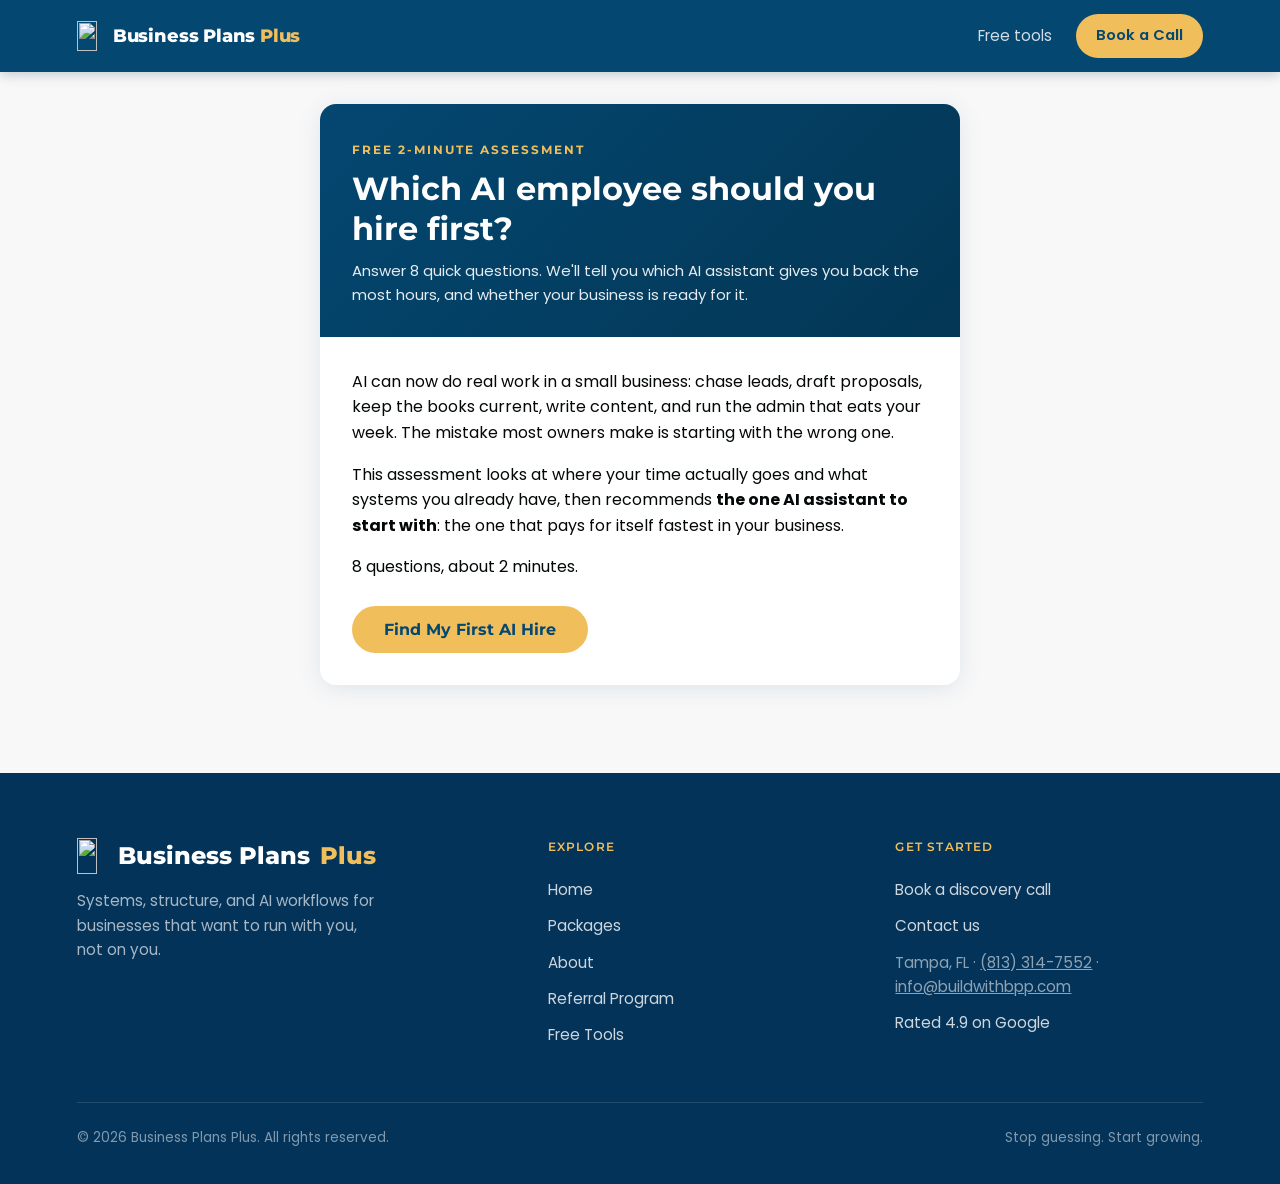
==== ai-readiness/index.html @ c428c8e9 "fix: logical results on every tool, last name on every form, branded guide PDFs - Scorecard: Q7/Q10 " ====
<!DOCTYPE html>
<html lang="en">
<head>
<meta charset="UTF-8">
<meta name="viewport" content="width=device-width, initial-scale=1.0">
<title>Which AI Employee Should You Hire First? | Business Plans Plus</title>
<meta property="og:title" content="Which AI employee should your business hire first?">
<meta property="og:description" content="Answer 8 questions and find out which AI assistant would give you back the most hours, plus whether your business is ready for it. Free, 2 minutes.">
<meta property="og:type" content="website">
<meta name="description" content="Free 2-minute AI Employee Readiness Assessment for business owners. Find out which AI assistant fits your business first: follow-up, admin, proposals, content, or numbers.">
<link rel="preconnect" href="https://fonts.googleapis.com">
<link href="https://fonts.googleapis.com/css2?family=Montserrat:wght@600;700;800&family=Poppins:wght@400;500;600&display=swap" rel="stylesheet">
<style>
  :root {
    --navy: #044771;
    --navy-dark: #033654;
    --gold: #F1BE5C;
    --blue: #5987A5;
    --bg: #edf1f5;
    --green: #1a9e5c;
    --amber: #d4920a;
    --red: #c0392b;
    --ink: #1c2b36;
  }
  * { margin: 0; padding: 0; box-sizing: border-box; }
  body { font-family: 'Poppins', -apple-system, 'Segoe UI', sans-serif; background: var(--bg); color: var(--ink); line-height: 1.6; min-height: 100vh; }
  .wrap { max-width: 680px; margin: 0 auto; padding: 32px 20px 64px; }
  .card { background: #fff; border-radius: 16px; box-shadow: 0 4px 24px rgba(4, 71, 113, 0.10); overflow: hidden; }
  .card-head { background: linear-gradient(135deg, var(--navy) 0%, var(--navy-dark) 100%); color: #fff; padding: 36px 32px 30px; }
  .card-head .kicker { font-family: 'Montserrat', sans-serif; font-size: 12px; font-weight: 700; letter-spacing: 2px; text-transform: uppercase; color: var(--gold); margin-bottom: 10px; }
  .card-head h1 { font-family: 'Montserrat', sans-serif; font-size: clamp(24px, 5vw, 32px); font-weight: 800; line-height: 1.25; margin-bottom: 10px; }
  .card-head p { font-size: 15px; opacity: 0.9; }
  .card-body { padding: 32px; }
  @media (max-width: 520px) { .card-body { padding: 24px 20px; } .card-head { padding: 28px 20px 24px; } }
  .btn { display: inline-block; font-family: 'Montserrat', sans-serif; font-weight: 700; font-size: 16px; padding: 14px 32px; border-radius: 10px; border: none; cursor: pointer; text-decoration: none; transition: transform .12s ease, box-shadow .12s ease; }
  .btn:hover { transform: translateY(-1px); box-shadow: 0 6px 18px rgba(4,71,113,.22); }
  .btn-gold { background: var(--gold); color: var(--navy-dark); }
  .progress-track { height: 6px; background: #dde5ec; border-radius: 3px; margin-bottom: 26px; overflow: hidden; }
  .progress-fill { height: 100%; background: var(--gold); border-radius: 3px; width: 0%; transition: width .3s ease; }
  .q-count { font-size: 13px; color: var(--blue); font-weight: 500; margin-bottom: 6px; }
  .q-text { font-family: 'Montserrat', sans-serif; font-size: 21px; font-weight: 700; color: var(--navy-dark); line-height: 1.35; margin-bottom: 24px; }
  .opts { display: flex; flex-direction: column; gap: 10px; }
  .opt { display: flex; align-items: center; gap: 14px; padding: 14px 18px; border: 2px solid #dde5ec; border-radius: 12px; cursor: pointer; font-size: 15px; background: #fff; transition: border-color .12s ease, background .12s ease; text-align: left; width: 100%; font-family: inherit; color: var(--ink); }
  .opt:hover { border-color: var(--blue); background: #f6f9fb; }
  .opt.selected { border-color: var(--navy); background: rgba(4,71,113,.06); }
  .opt .dot { flex-shrink: 0; width: 30px; height: 30px; border-radius: 50%; background: var(--bg); color: var(--navy); font-family: 'Montserrat', sans-serif; font-weight: 700; font-size: 13px; display: flex; align-items: center; justify-content: center; }
  .opt.selected .dot { background: var(--gold); color: var(--navy-dark); }
  .nav-row { display: flex; justify-content: space-between; align-items: center; margin-top: 26px; }
  .back-link { background: none; border: none; color: var(--blue); font-family: inherit; font-size: 14px; cursor: pointer; padding: 8px 0; }
  .back-link:hover { text-decoration: underline; }
  .field { margin-bottom: 16px; }
  .field label { display: block; font-size: 13px; font-weight: 600; color: var(--navy-dark); margin-bottom: 6px; }
  .field input { width: 100%; padding: 12px 14px; border: 2px solid #dde5ec; border-radius: 10px; font-family: inherit; font-size: 15px; color: var(--ink); }
  .field input:focus { outline: none; border-color: var(--blue); }
  .fine-print { font-size: 12px; color: #6b7c88; margin-top: 14px; }
  .rec-card { text-align: center; margin: 6px 0 20px; }
  .rec-icon { font-size: 44px; }
  .rec-title { font-family: 'Montserrat', sans-serif; font-size: 26px; font-weight: 800; color: var(--navy-dark); margin-top: 6px; line-height: 1.25; }
  .rec-label { font-size: 13px; color: #55677a; text-transform: uppercase; letter-spacing: 1.5px; font-family: 'Montserrat', sans-serif; font-weight: 700; margin-bottom: 4px; }
  .band-pill { display: inline-block; font-family: 'Montserrat', sans-serif; font-size: 13px; font-weight: 700; padding: 6px 18px; border-radius: 20px; color: #fff; margin-top: 12px; }
  .rec-body { font-size: 14.5px; margin: 14px 0 6px; text-align: left; }
  .day1 { background: var(--bg); border-radius: 12px; padding: 16px 18px; margin: 16px 0; font-size: 14px; }
  .day1 .d1-head { font-family: 'Montserrat', sans-serif; font-weight: 700; color: var(--navy); font-size: 13px; text-transform: uppercase; letter-spacing: 1px; margin-bottom: 8px; }
  .day1 ul { margin-left: 18px; }
  .day1 li { margin-bottom: 5px; }
  .runner { background: rgba(241, 190, 92, 0.14); border-left: 4px solid var(--gold); border-radius: 0 10px 10px 0; padding: 14px 16px; margin: 16px 0; font-size: 14px; }
  .runner strong { color: var(--navy-dark); }
  .cta-box { background: linear-gradient(135deg, var(--navy) 0%, var(--navy-dark) 100%); border-radius: 14px; color: #fff; padding: 26px 24px; text-align: center; margin-top: 22px; }
  .cta-box h3 { font-family: 'Montserrat', sans-serif; font-size: 19px; font-weight: 700; margin-bottom: 8px; }
  .cta-box p { font-size: 14px; opacity: .9; margin-bottom: 18px; }
  .hidden { display: none; }
  .brand-foot { text-align: center; font-size: 12px; color: #7d8b97; margin-top: 22px; }
  .brand-foot a { color: var(--blue); }
  .optin { display: flex; gap: 10px; align-items: flex-start; font-size: 13px; line-height: 1.5; color: #55677a; margin: 4px 0 16px; cursor: pointer; text-align: left; }
  .optin input { margin-top: 2px; width: 16px; height: 16px; flex-shrink: 0; accent-color: var(--navy); }
  .cta-note { font-size: 12.5px; opacity: .85; margin-top: 12px; }
  .book-box { margin-top: 18px; background: #fff; border-radius: 14px; overflow: hidden; min-height: 120px; }
</style>
<link rel="stylesheet" href="../assets/site-chrome.css">
</head>
<body>
<div class="wrap">
  <div class="card">
    <div class="card-head">
      <div class="kicker">Free 2-Minute Assessment</div>
      <h1 id="headTitle">Which AI employee should you hire first?</h1>
      <p id="headSub">Answer 8 quick questions. We'll tell you which AI assistant gives you back the most hours, and whether your business is ready for it.</p>
    </div>
    <div class="card-body">

      <!-- INTRO -->
      <div id="viewIntro">
        <p style="margin-bottom:16px;">AI can now do real work in a small business: chase leads, draft proposals, keep the books current, write content, and run the admin that eats your week. The mistake most owners make is starting with the wrong one.</p>
        <p style="margin-bottom:16px;">This assessment looks at where your time actually goes and what systems you already have, then recommends <strong>the one AI assistant to start with</strong>: the one that pays for itself fastest in your business.</p>
        <p style="margin-bottom:26px;">8 questions, about 2 minutes.</p>
        <button class="btn btn-gold" onclick="startQuiz()">Find My First AI Hire</button>
      </div>

      <!-- QUIZ -->
      <div id="viewQuiz" class="hidden">
        <div class="q-count"><span id="qNum">1</span> of 8</div>
        <div class="progress-track"><div class="progress-fill" id="progFill"></div></div>
        <div class="q-text" id="qText"></div>
        <div class="opts" id="qOpts"></div>
        <div class="nav-row">
          <button class="back-link" id="btnBack" onclick="prevQ()">&larr; Back</button>
          <span style="font-size:13px;color:#8895a2;">Select an answer to continue</span>
        </div>
      </div>

      <!-- GATE -->
      <form id="viewGate" data-hs-do-not-collect="true" class="hidden" novalidate onsubmit="event.preventDefault(); submitGate();">
        <div class="q-text" style="margin-bottom:8px;">Your recommendation is ready.</div>
        <p style="font-size:14.5px;margin-bottom:22px;">Tell us where to send your results and we'll show your first AI hire now, plus email you the breakdown of what it would handle in your business.</p>
        <div class="field">
          <label for="fName">First name</label>
          <input type="text" id="fName" autocomplete="given-name" placeholder="Jordan">
        </div>
        <div class="field">
          <label for="fLast">Last name</label>
          <input type="text" id="fLast" autocomplete="family-name" placeholder="Smith">
        </div>
        <div class="field">
          <label for="fEmail">Email</label>
          <input type="email" id="fEmail" autocomplete="email" placeholder="you@yourbusiness.com">
        </div>
        <div class="field">
          <label for="fBiz">Business name</label>
          <input type="text" id="fBiz" autocomplete="organization" placeholder="Your Company LLC">
        </div>
        <label class="optin"><input type="checkbox" id="fOptin"> <span>Also send me one practical systems tip a month. Unsubscribe anytime.</span></label>
        <button class="btn btn-gold" type="submit">Show My Recommendation</button>
        <div class="fine-print">We'll email you a copy of your results. No spam, unsubscribe anytime.</div>
        <div id="gateError" style="color:var(--red);font-size:13px;margin-top:10px;" class="hidden">Enter your first and last name and a valid email to see your results.</div>
      </form>

      <!-- RESULTS -->
      <div id="viewResults" class="hidden">
        <div class="rec-card">
          <div class="rec-icon" id="recIcon"></div>
          <div class="rec-label">Your first AI hire</div>
          <div class="rec-title" id="recTitle"></div>
          <div class="band-pill" id="readyPill"></div>
        </div>
        <div class="rec-body" id="recBody"></div>
        <div class="day1">
          <div class="d1-head">What it handles in week one</div>
          <ul id="day1List"></ul>
        </div>
        <div class="runner" id="runnerBox"></div>
        <div class="rec-body" id="readyNote" style="font-size:13.5px;color:#55677a;"></div>

        <div class="cta-box">
          <h3>Want it built and working, not just recommended?</h3>
          <p>BPP installs AI assistants inside real businesses: connected to your calendar, your CRM, your books. Start with a free 30-minute call and we'll map your first hire together.</p>
          <a class="btn btn-gold" id="ctaBtn" href="https://www.buildwithbpp.com/booking" target="_blank">Book a Free Call</a>
          <div class="cta-note" id="ctaNote">A few 30-minute call slots open each week.</div>
        </div>
        <div class="book-box hidden" id="bookBox"></div>

        <div class="brand-foot">
          Built by <a href="https://www.buildwithbpp.com" target="_blank">Business Plans Plus</a>. We build the operating systems that make growth-stage businesses easier to run.
        </div>
      </div>

    </div>
  </div>
</div>

<script>
/* ================= CONFIG - wire these before launch ================= */
const CONFIG = {
  // One shared HubSpot form for every lead magnet (see README). Fields this page sends
  // must exist on that form or HubSpot silently drops them.
  HUBSPOT_PORTAL_ID: "242172275",
  HUBSPOT_FORM_GUID: "089a12d8-df0a-4ff1-9089-7bd50853250d",
  BOOKING_URL: "https://www.buildwithbpp.com/booking",
  // HubSpot Meetings page; when set, "Book a call" opens the calendar inline.
  MEETINGS_URL: "https://meetings-na2.hubspot.com/bpp/consultation-call-group"
};
/* ==================================================================== */

// Categories: F = Follow-Up Assistant, A = Admin Assistant, P = Proposal Writer,
// C = Content Assistant, N = Numbers Copilot. w = category weights.
// x = this answer says that area is already handled or not needed, so that hire is ruled out.
// r = readiness points, from Q6 (software, 0-3) and Q7 (AI comfort, 1-3) only: max 6.
// Q2-Q7 options run worst to best; a "handled / not needed" answer is always last.
const QUESTIONS = [
  { text: "Where does most of your week actually disappear?",
    opts: [
      { label: "Scheduling, emails, and repetitive admin", w: { A: 3 } },
      { label: "Chasing leads and following up on quotes", w: { F: 3 } },
      { label: "Writing quotes, proposals, and estimates", w: { P: 3 } },
      { label: "Marketing: posts, emails, keeping us visible", w: { C: 3 } },
      { label: "Bookkeeping, invoices, and money questions", w: { N: 3 } }
    ] },
  { text: "What happens to a new lead who contacts you today?",
    opts: [
      { label: "Honestly, leads sit for days", w: { F: 4 } },
      { label: "Some get answered, some slip", w: { F: 3 } },
      { label: "We reply when we can, then it's memory", w: { F: 2 } },
      { label: "Instant response, tracked to close", w: {}, x: "F" }
    ] },
  { text: "How do quotes and proposals get made?",
    opts: [
      { label: "From scratch every time, hours each", w: { P: 3 } },
      { label: "Old one gets copied and edited (risky)", w: { P: 2 } },
      { label: "Solid template, just slow to fill", w: { P: 1, A: 1 } },
      { label: "We rarely need written proposals", w: {}, x: "P" }
    ] },
  { text: "How visible is your business online in a typical month?",
    opts: [
      { label: "Almost never, no time to create", w: { C: 3 } },
      { label: "Bursts when someone has time, then silence", w: { C: 2 } },
      { label: "We pay someone but want more output", w: { C: 1 } },
      { label: "We post consistently and it brings leads", w: {}, x: "C" }
    ] },
  { text: "When did you last see a clear monthly picture of your numbers?",
    opts: [
      { label: "I check the bank balance, that's it", w: { N: 3 } },
      { label: "At tax time", w: { N: 3 } },
      { label: "Books are current but tell me nothing", w: { N: 2 } },
      { label: "Every month, current and clear", w: {}, x: "N" }
    ] },
  { text: "What runs the business today, software-wise?",
    opts: [
      { label: "Paper, texts, and memory", w: { A: 1 }, r: 0 },
      { label: "Spreadsheets and a shared inbox", w: {}, r: 1 },
      { label: "Accounting software plus spreadsheets", w: {}, r: 2 },
      { label: "CRM + accounting software, used daily", w: {}, r: 3 }
    ] },
  { text: "How much have you personally used AI tools (ChatGPT, Claude, etc.)?",
    opts: [
      { label: "Skeptical, need to see proof", w: {}, r: 1 },
      { label: "Curious but haven't started", w: {}, r: 1 },
      { label: "Tried them a few times", w: {}, r: 2 },
      { label: "Weekly, already part of how I work", w: {}, r: 3 }
    ] },
  { text: "If an assistant handed you back 5 hours a week, where would you want them taken from?",
    opts: [
      { label: "The admin churn", w: { A: 2 } },
      { label: "The follow-up treadmill", w: { F: 2 } },
      { label: "Proposal writing", w: { P: 2 } },
      { label: "Content and marketing", w: { C: 2 } },
      { label: "The bookkeeping backlog", w: { N: 2 } }
    ] }
];

const HIRES = {
  F: { icon: "📞", name: "The Follow-Up Assistant",
    body: "Your biggest leak is revenue you already earned the hard way: leads that came in and went quiet. A follow-up assistant works your pipeline every day without being reminded.",
    day1: ["Answers every new inquiry within minutes, 24/7", "Nudges every open quote on a schedule until it gets a yes or no", "Keeps your pipeline list current so you see what's stalled", "Flags the hot ones so a human calls at the right moment"] },
  A: { icon: "📅", name: "The Admin Assistant",
    body: "Your week is being eaten by work that doesn't need your judgment: scheduling, reminders, routine emails, chasing paperwork. That's the first thing AI should take.",
    // Shown when every other area is already handled or not needed.
    bodyCovered: "Your answers say lead follow-up, proposals, content, and your numbers are already handled or not needed. That leaves the everyday admin around all of it: scheduling, reminders, routine emails, and chasing paperwork. Every business has that work, which makes it the natural place to start.",
    day1: ["Handles scheduling and sends confirmations + reminders", "Drafts routine emails and responses for one-click approval", "Chases missing paperwork and invoice follow-ups", "Turns your inbox from a to-do list into a checked-off list"] },
  P: { icon: "📄", name: "The Proposal Writer",
    body: "Every proposal is hours of your best-paid time doing formatting. An AI proposal writer turns your notes from a walk-through or call into a branded, priced draft in minutes.",
    day1: ["Turns rough notes into a full branded proposal draft", "Keeps pricing consistent with your real cost math", "Produces same-day quotes (speed wins deals)", "Builds a library so every proposal gets smarter"] },
  C: { icon: "📣", name: "The Content Assistant",
    body: "You know showing up online brings work, and it's always the first thing dropped when you're busy. A content assistant keeps you visible in your voice, every week, without you writing from scratch.",
    day1: ["Drafts a month of posts in your voice from one working session", "Turns one idea into posts, emails, and a newsletter", "Keeps Google Business Profile and pages fresh", "Hands you a review-and-approve queue, not a blank page"] },
  N: { icon: "📊", name: "The Numbers Copilot",
    body: "You're running the business on bank-balance vision. A numbers copilot keeps the books current and translates them into plain-English answers: what made money, what didn't, what's ahead.",
    day1: ["Keeps transactions categorized weekly, not at tax time", "Sends a monthly one-page scorecard in plain English", "Flags late invoices and drafts the chase messages", "Answers questions like 'what was our margin on that job?'"] }
};

// Fixed tie-break order, used only after the Q8 (want) and Q1 (time sink) tie-breaks.
const ORDER = ["F", "A", "P", "C", "N"];
const PAIN_Q = 0, TOOLS_Q = 5, AI_Q = 6, WANT_Q = 7;

let answers = new Array(QUESTIONS.length).fill(null);
let current = 0;
let advT;

function show(id) {
  ["viewIntro","viewQuiz","viewGate","viewResults"].forEach(v =>
    document.getElementById(v).classList.toggle("hidden", v !== id));
}

function startQuiz() { current = 0; renderQ(); show("viewQuiz"); }

function renderQ() {
  const q = QUESTIONS[current];
  document.getElementById("qNum").textContent = current + 1;
  document.getElementById("progFill").style.width = ((current) / QUESTIONS.length * 100) + "%";
  document.getElementById("qText").textContent = q.text;
  document.getElementById("btnBack").style.visibility = current === 0 ? "hidden" : "visible";
  const opts = document.getElementById("qOpts");
  opts.innerHTML = "";
  q.opts.forEach((o, i) => {
    const b = document.createElement("button");
    b.className = "opt" + (answers[current] === i ? " selected" : "");
    b.innerHTML = '<span class="dot">' + String.fromCharCode(65 + i) + '</span><span>' + o.label + '</span>';
    b.onclick = () => { answers[current] = i; clearTimeout(advT); advT = setTimeout(nextQ, 180); renderQ(); };
    opts.appendChild(b);
  });
}

function nextQ() {
  if (answers[current] === null) return;
  if (current < QUESTIONS.length - 1) { current++; renderQ(); }
  else {
    document.getElementById("headTitle").textContent = "One last step";
    document.getElementById("headSub").textContent = "Your recommendation is ready. See it below.";
    show("viewGate");
  }
}
function prevQ() { clearTimeout(advT); if (current > 0) { current--; renderQ(); } }

function compute() {
  const scores = { F: 0, A: 0, P: 0, C: 0, N: 0 };
  const excluded = [];
  let ready = 0;
  const pick = i => QUESTIONS[i].opts[answers[i] ?? 0];
  QUESTIONS.forEach((q, i) => {
    const o = pick(i);
    if (o.w) Object.entries(o.w).forEach(([k, v]) => scores[k] += v);
    if (o.r) ready += o.r;
    if (o.x) excluded.push(o.x);
  });
  const want = Object.keys(pick(WANT_Q).w)[0], pain = Object.keys(pick(PAIN_Q).w)[0];
  // Rank only the areas still open: score, then the stated want (Q8), then the biggest time sink (Q1), then ORDER.
  const ranked = ORDER.filter(k => !excluded.includes(k)).sort((a, b) =>
    (scores[b] - scores[a]) || ((b === want) - (a === want)) || ((b === pain) - (a === pain)) ||
    (ORDER.indexOf(a) - ORDER.indexOf(b)));
  // Admin is never ruled out, so ranked always has a top. A second hire needs a real signal.
  const second = ranked[1] && scores[ranked[1]] > 0 ? ranked[1] : null;
  // Readiness out of 6 (software + AI comfort): 5-6 Ready Now, 3-4 light setup, 1-2 foundations first.
  const level = ready >= 5 ? "Ready Now" : ready >= 3 ? "Ready With Light Setup" : "Foundations First";
  return { top: ranked[0], second, scores, level, excluded,
    covered: ranked.length === 1, tools: pick(TOOLS_Q).r || 0, comfort: pick(AI_Q).r || 0 };
}

// The readiness note names the actual gap, so a business with a CRM is never told to get a system of record.
function readyNoteText({ level, tools, comfort }) {
  if (level === "Ready Now")
    return "Readiness: your systems and comfort level mean this assistant could be working inside your business within weeks.";
  if (level === "Foundations First")
    return "Readiness: the honest read is that AI would sit on shaky ground today. The fix is quick: one system of record and clean basics. We build that first, then the assistant.";
  const trust = "starts on one task while you check its work, so you see proof before it runs on its own.";
  if (tools >= 3)
    return "Readiness: your software is already in good shape. The light setup is about trust: the assistant " + trust + " That's part of how we build.";
  const gap = tools === 2
    ? "moving customer and job details out of spreadsheets into one place the assistant can read"
    : "getting one system of record in place so the assistant has clean information to work from";
  return "Readiness: you'll need some light groundwork first, mainly " + gap + ". Then it plugs in." +
    (comfort < 2 ? " It also " + trust : "") + " That setup is part of how we build.";
}

function submitGate() {
  const name = document.getElementById("fName").value.trim();
  const last = document.getElementById("fLast").value.trim();
  const email = document.getElementById("fEmail").value.trim();
  const biz = document.getElementById("fBiz").value.trim();
  const valid = name.length > 0 && last.length > 0 && /^[^\s@]+@[^\s@]+\.[^\s@]+$/.test(email);
  document.getElementById("gateError").classList.toggle("hidden", valid);
  if (!valid) return;

  const { top, level } = compute();
  lead = { first: name, last, email };
  renderResults(name);
  sendToHubSpot({ name, last, email, biz, hire: HIRES[top].name, level });
}

function sendToHubSpot({ name, last, email, biz, hire, level }) {
  if (!CONFIG.HUBSPOT_PORTAL_ID || !CONFIG.HUBSPOT_FORM_GUID) return;
  const url = "https://api.hsforms.com/submissions/v3/integration/submit/" +
    CONFIG.HUBSPOT_PORTAL_ID + "/" + CONFIG.HUBSPOT_FORM_GUID;
  const payload = {
    fields: [
      { name: "firstname", value: name },
      { name: "lastname", value: last },
      { name: "email", value: email },
      { name: "company", value: biz },
      { name: "ai_first_hire", value: hire },
      { name: "ai_readiness_level", value: level },
      { name: "lm_magnet", value: "ai-employee-readiness-assessment" },
      { name: "lm_magnet_name", value: "AI Employee Readiness Assessment" },
      { name: "lm_result_summary", value: buildSummary() },
      ...emailFields(),
      ...optinField("fOptin")
    ],
    context: hsContext("AI Employee Readiness Assessment")
  };
  fetch(url, { method: "POST", headers: { "Content-Type": "application/json" }, body: JSON.stringify(payload) }).catch(() => {});
}

function renderResults(name) {
  const r = compute();
  const { top, second, level, covered } = r;
  const hire = HIRES[top];
  document.getElementById("headTitle").textContent = (name ? name + ", meet" : "Meet") + " your first AI hire";
  const wired = CONFIG.HUBSPOT_PORTAL_ID && CONFIG.HUBSPOT_FORM_GUID;
  document.getElementById("headSub").textContent = wired
    ? "A copy of your results is on its way to your inbox."
    : "Here's the assistant that pays for itself fastest in your business.";

  document.getElementById("recIcon").textContent = hire.icon;
  document.getElementById("recTitle").textContent = hire.name;
  document.getElementById("recBody").textContent = covered ? hire.bodyCovered : hire.body;

  const pill = document.getElementById("readyPill");
  pill.textContent = level;
  pill.style.background = level === "Ready Now" ? "var(--green)" : level === "Ready With Light Setup" ? "var(--amber)" : "var(--red)";

  const list = document.getElementById("day1List");
  list.innerHTML = "";
  hire.day1.forEach(item => { const li = document.createElement("li"); li.textContent = item; list.appendChild(li); });

  document.getElementById("runnerBox").innerHTML = second
    ? "<strong>Your second hire:</strong> " + HIRES[second].name + ". Worth doing, but after the first one is earning its keep."
    : "<strong>Your second hire:</strong> none yet. Nothing else in your answers points to one, so get the first assistant earning its keep before adding another.";

  document.getElementById("readyNote").textContent = readyNoteText(r);

  show("viewResults");
}
// Plain-text copy of the results screen, emailed by the HubSpot sequence.
function buildSummary() {
  const t = id => document.getElementById(id).textContent.trim();
  const day1 = [...document.querySelectorAll("#day1List li")].map(li => "- " + li.textContent.trim());
  return [
    "Your first AI hire: " + t("recTitle") + " (" + t("readyPill") + ")",
    t("recBody"),
    "What it handles in week one:\n" + day1.join("\n"),
    t("runnerBox"),
    t("readyNote")
  ].join("\n\n");
}
// Short single-line fields for the follow-up emails.
function emailFields() {
  const { top, level, scores } = compute();
  const hire = HIRES[top];
  const lower = s => s.charAt(0).toLowerCase() + s.slice(1);
  return [
    { name: "lm_result_headline", value: "Your first AI hire: " + hire.name + " (" + level + ")." },
    { name: "lm_result_focus", value: "In week one it " + lower(hire.day1[0]) + ", and " + lower(hire.day1[1]) + "." },
    { name: "lm_quick_win", value: "This week, keep a tally of every time you do the first job on that list yourself. That count is the time this assistant buys back." },
    { name: "lm_next_step", value: document.getElementById("readyNote").textContent.trim() + " A free 30-minute call maps your first hire with you." },
    // Strong = past foundations (BPP does the light setup) and an answer actually pointed at the first hire
    // (not the everything-handled admin fallback with zero signal).
    { name: "lm_fit", value: level !== "Foundations First" && scores[top] > 0 ? "strong" : "medium" }
  ];
}
// Newsletter opt-in: only ever sends "true", so a later submission can't erase an earlier opt-in.
function optinField(id) {
  const el = document.getElementById(id);
  return el && el.checked ? [{ name: "lm_newsletter_optin", value: "true" }] : [];
}
// "Book a call" opens the HubSpot calendar inline once CONFIG.MEETINGS_URL is set;
// until then the button keeps linking to the booking page.
let lead = {};
function openCalendar() {
  const box = document.getElementById("bookBox");
  if (!box.dataset.loaded) {
    const u = new URL(CONFIG.MEETINGS_URL);
    u.searchParams.set("embed", "true");
    if (lead.first) u.searchParams.set("firstname", lead.first);
    if (lead.last) u.searchParams.set("lastname", lead.last);
    if (lead.email) u.searchParams.set("email", lead.email);
    const c = document.createElement("div");
    c.className = "meetings-iframe-container";
    c.dataset.src = u.href;
    box.appendChild(c);
    const s = document.createElement("script");
    s.src = "https://static.hsappstatic.net/MeetingsEmbed/ex/MeetingsEmbedCode.js";
    document.body.appendChild(s);
    box.dataset.loaded = "1";
  }
  box.classList.remove("hidden");
  const reduce = window.matchMedia("(prefers-reduced-motion: reduce)").matches;
  box.scrollIntoView({ behavior: reduce ? "auto" : "smooth", block: "start" });
}
document.getElementById("ctaBtn").addEventListener("click", e => {
  if (!CONFIG.MEETINGS_URL || e.currentTarget.getAttribute("href") !== CONFIG.BOOKING_URL) return;
  e.preventDefault();
  openCalendar();
});
function hsContext(pageName) {
  const c = { pageUri: location.href, pageName };
  const m = document.cookie.match(/(?:^|; )hubspotutk=([^;]+)/);
  if (m) c.hutk = m[1];
  return c;
}
</script>
<script src="../assets/site-chrome.js"></script>
<!-- HubSpot tracking: page views + ties form submissions to the visitor -->
<script type="text/javascript" id="hs-script-loader" async defer src="//js-na2.hs-scripts.com/242172275.js"></script>
</body>
</html>
---- assets/site-chrome.css ----
/* Site chrome for the free tools: matches the buildwithbpp.com r26 nav + footer
   (values copied from the live r26 CSS, 2026-10-20). Loaded after each page's own styles. */

/* r26 page tokens */
body { background: #f8f8f8; color: #040708; }
.card-head h1, .done h2 { font-weight: 700; }
.btn { border-radius: 999px; }
.btn-gold, .btn:not(.btn-navy):not(.btn-ghost) { color: #044771; }
.btn:hover { box-shadow: 0 10px 28px rgba(241, 190, 92, 0.28); }

/* Slim top bar (r26-nav look, tool-focused links) */
.bpp-bar { position: sticky; top: 0; z-index: 100; background: #044771; box-shadow: 0 2px 12px rgba(3, 51, 89, 0.25); }
.bpp-bar-inner { max-width: 1280px; margin: 0 auto; padding: 14px 6vw; display: flex; align-items: center; justify-content: space-between; gap: 16px; }
.bpp-brand { display: inline-flex; align-items: center; gap: 10px; color: #fff; font-family: Montserrat, sans-serif; font-size: 1.15rem; font-weight: 800; letter-spacing: -0.01em; text-decoration: none; }
.bpp-brand img { height: 30px; width: auto; display: block; }
.bpp-accent { color: #F1BE5C; }
.bpp-bar-links { display: flex; align-items: center; gap: 24px; }
.bpp-bar-link { position: relative; color: rgba(255, 255, 255, 0.82); font-family: Poppins, sans-serif; font-size: 0.95rem; text-decoration: none; transition: color 0.2s; }
.bpp-bar-link::after { content: ""; position: absolute; left: 0; bottom: -5px; height: 2px; width: 100%; background: #F1BE5C; transform: scaleX(0); transform-origin: 100% 50%; transition: transform 0.35s cubic-bezier(0.16, 1, 0.3, 1); }
.bpp-bar-link:hover { color: #fff; }
.bpp-bar-link:hover::after { transform: scaleX(1); transform-origin: 0 50%; }
.bpp-bar-cta { color: #044771; background: #F1BE5C; border-radius: 999px; padding: 10px 20px; font-family: Poppins, sans-serif; font-size: 0.92rem; font-weight: 600; text-decoration: none; white-space: nowrap; }
.bpp-bar a:focus-visible, .bpp-footer a:focus-visible { outline: 2px solid #F1BE5C; outline-offset: 3px; }
@media (max-width: 600px) {
  .bpp-bar-inner { padding: 12px 16px; }
  .bpp-brand-txt { position: absolute; width: 1px; height: 1px; overflow: hidden; clip: rect(0 0 0 0); white-space: nowrap; }
  .bpp-bar-links { gap: 16px; }
  .bpp-bar-cta { padding: 9px 16px; font-size: 0.85rem; }
}

/* Footer (r26-footer) */
.bpp-footer { color: #fff; background: #033359; padding: 64px 6vw 36px; overflow: hidden; margin-top: 24px; }
.bpp-footer-inner { max-width: 1280px; margin: 0 auto; }
.bpp-footer-grid { display: grid; grid-template-columns: 1.4fr 1fr 1fr; gap: 40px; }
.bpp-footer-brand { display: flex; align-items: center; gap: 10px; color: #fff; font-family: Montserrat, sans-serif; font-size: 1.5rem; font-weight: 800; }
.bpp-footer-brand img { height: 36px; width: auto; }
.bpp-footer-tag { color: rgba(255, 255, 255, 0.65); max-width: 34ch; margin-top: 14px; font-family: Poppins, sans-serif; font-size: 0.95rem; line-height: 1.6; }
.bpp-footer-title { color: #F1BE5C; letter-spacing: 0.1em; text-transform: uppercase; margin-bottom: 16px; font-family: Montserrat, sans-serif; font-size: 12px; font-weight: 600; }
.bpp-footer-link { position: relative; display: block; width: fit-content; color: rgba(255, 255, 255, 0.8); padding: 6px 0; font-family: Poppins, sans-serif; font-size: 0.95rem; text-decoration: none; }
.bpp-footer-text { display: block; color: rgba(255, 255, 255, 0.55); padding: 6px 0; font-family: Poppins, sans-serif; font-size: 0.95rem; }
.bpp-footer-text a { color: inherit; }
.bpp-footer-bottom { display: flex; flex-wrap: wrap; justify-content: space-between; gap: 12px; color: rgba(255, 255, 255, 0.5); border-top: 1px solid rgba(255, 255, 255, 0.12); margin-top: 48px; padding-top: 24px; font-family: Poppins, sans-serif; font-size: 0.85rem; }
@media (max-width: 991px) { .bpp-footer-grid { grid-template-columns: 1fr; gap: 32px; } }
/* The calculator pins its total to the bottom on phones; keep the footer's last line clear of it */
@media (max-width: 760px) { body[data-sticky-total] .bpp-footer { padding-bottom: 120px; } }
@media (prefers-reduced-motion: reduce) { .bpp-bar-link::after { transition: none; } }
.brand-foot { display: none; } /* the site footer now carries the brand line */
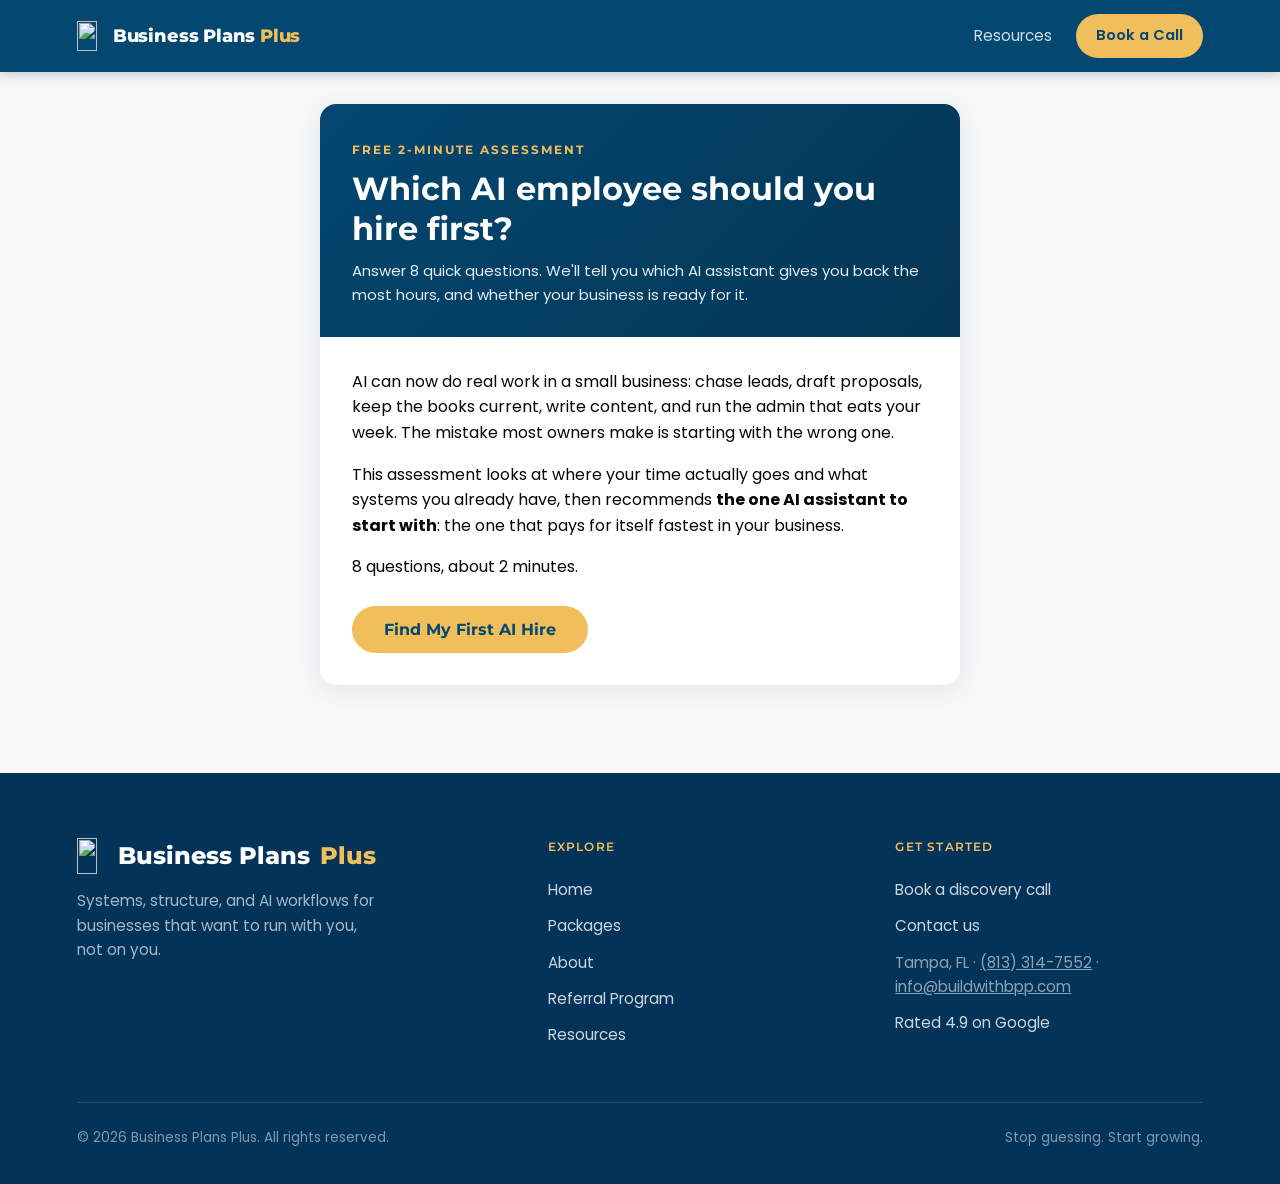
==== commit d72b8009: "fix: report tool submissions under buildwithbpp.com so HubSpot stores them HubSpot silently dropped " ====
--- a/ai-readiness/index.html
+++ b/ai-readiness/index.html
@@ -479,7 +479,9 @@
   openCalendar();
 });
 function hsContext(pageName) {
-  const c = { pageUri: location.href, pageName };
+  // HubSpot silently drops submissions whose page URL is on github.io (found 10/20),
+  // so report the tool under its buildwithbpp.com home; pageName keeps the tool name.
+  const c = { pageUri: "https://www.buildwithbpp.com/resources?tool=ai-employee-readiness-assessment", pageName };
   const m = document.cookie.match(/(?:^|; )hubspotutk=([^;]+)/);
   if (m) c.hutk = m[1];
   return c;
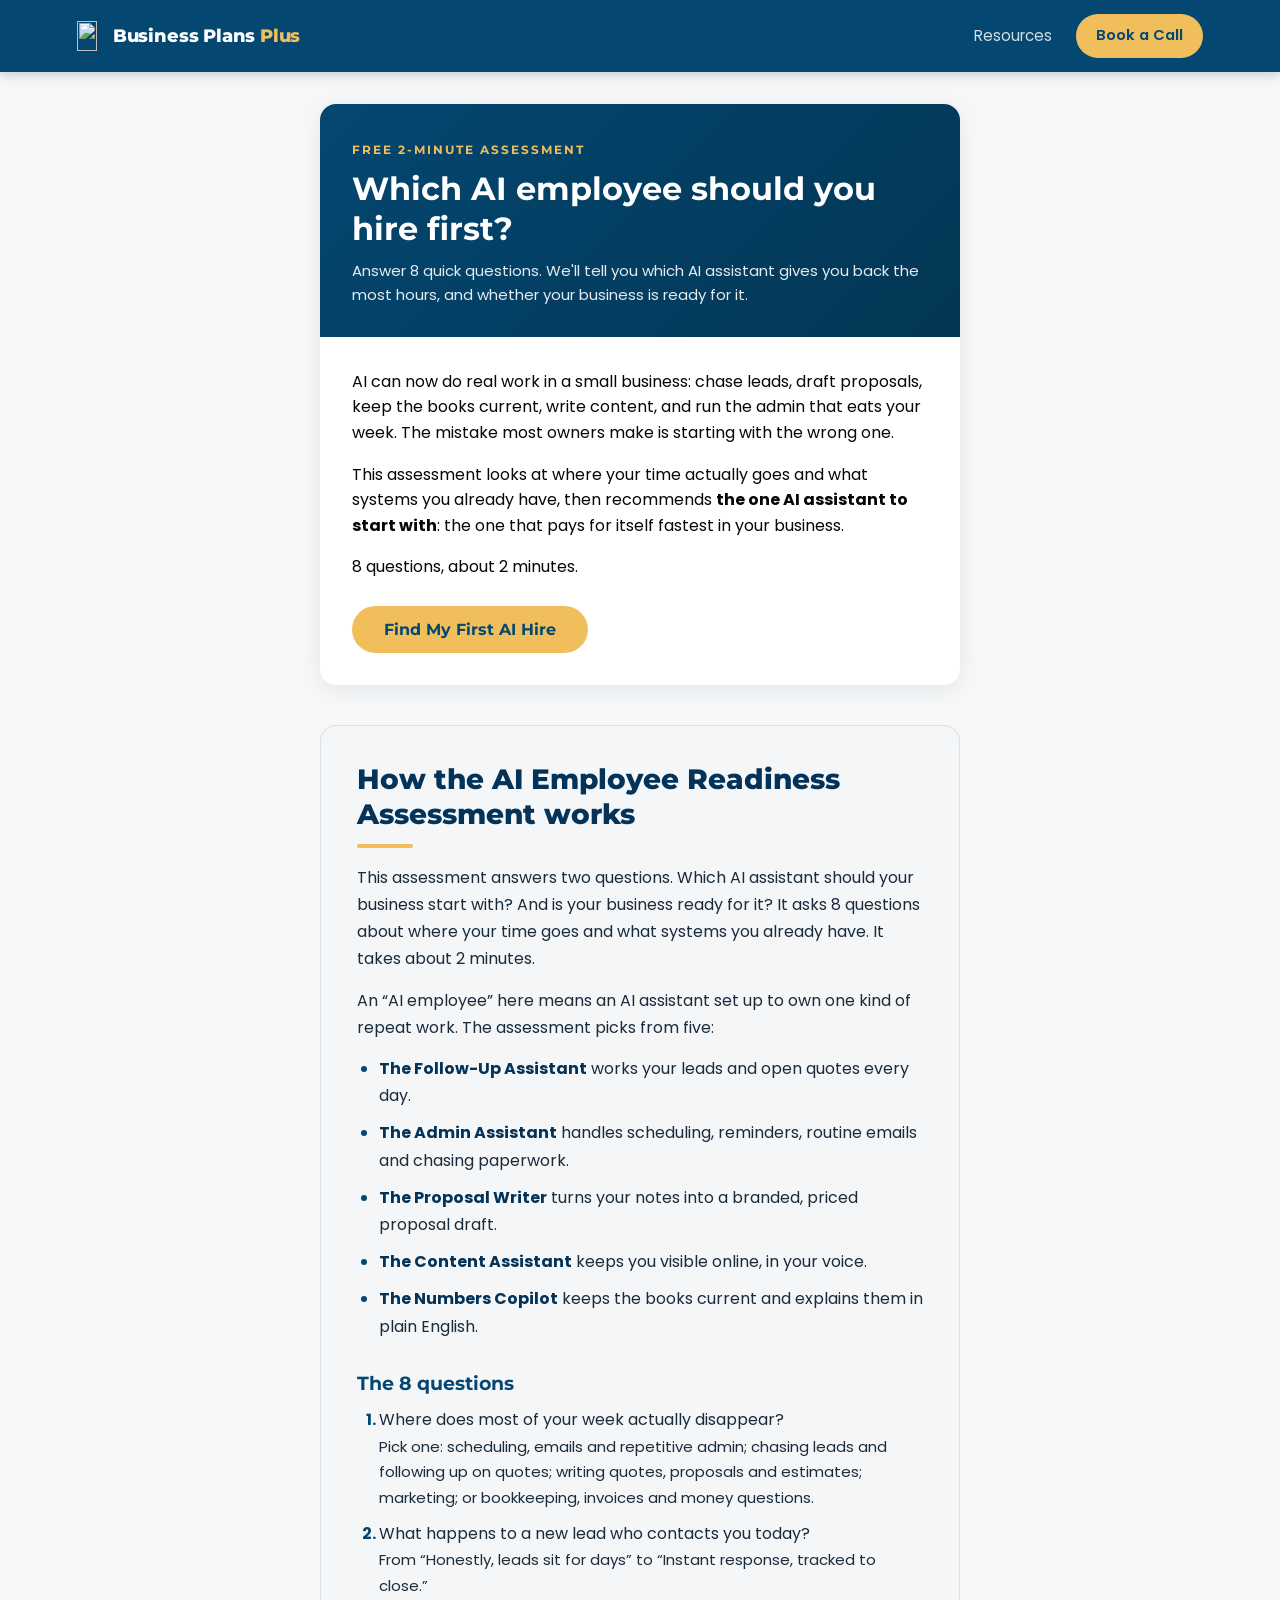
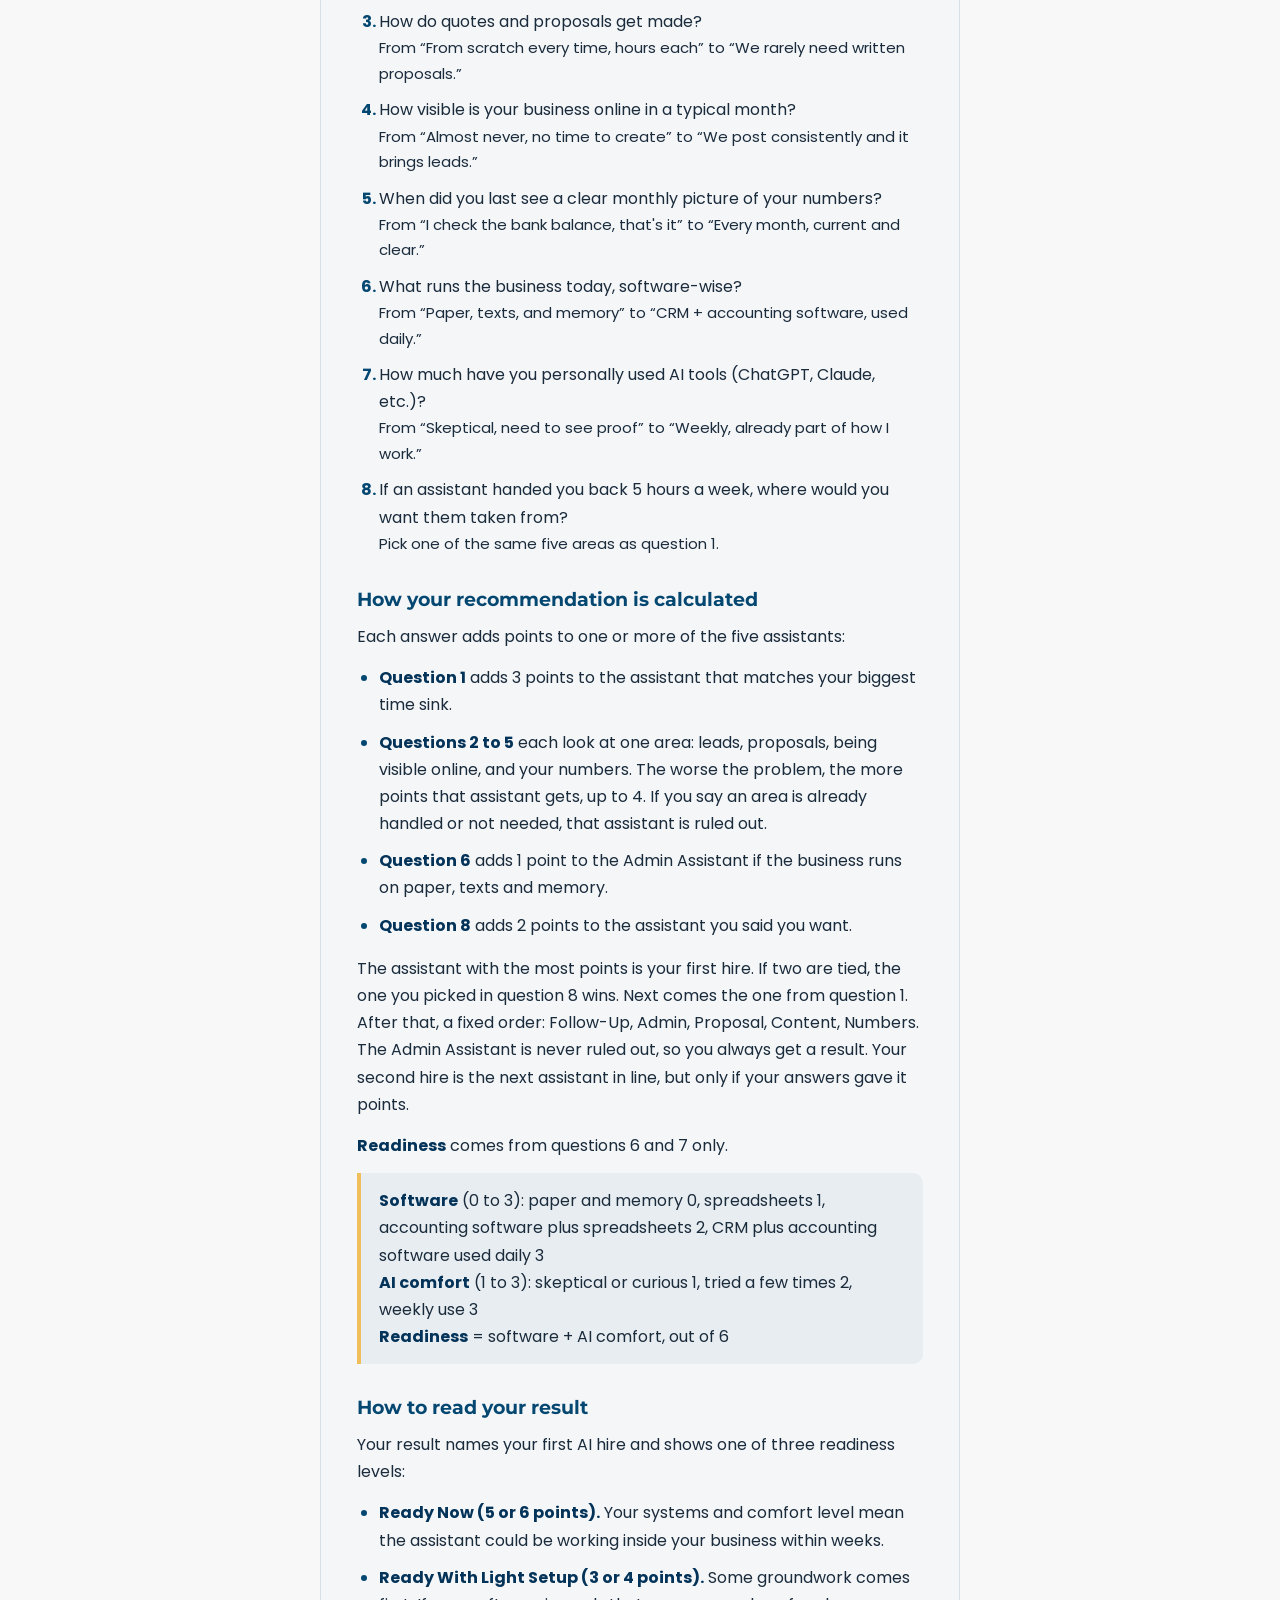
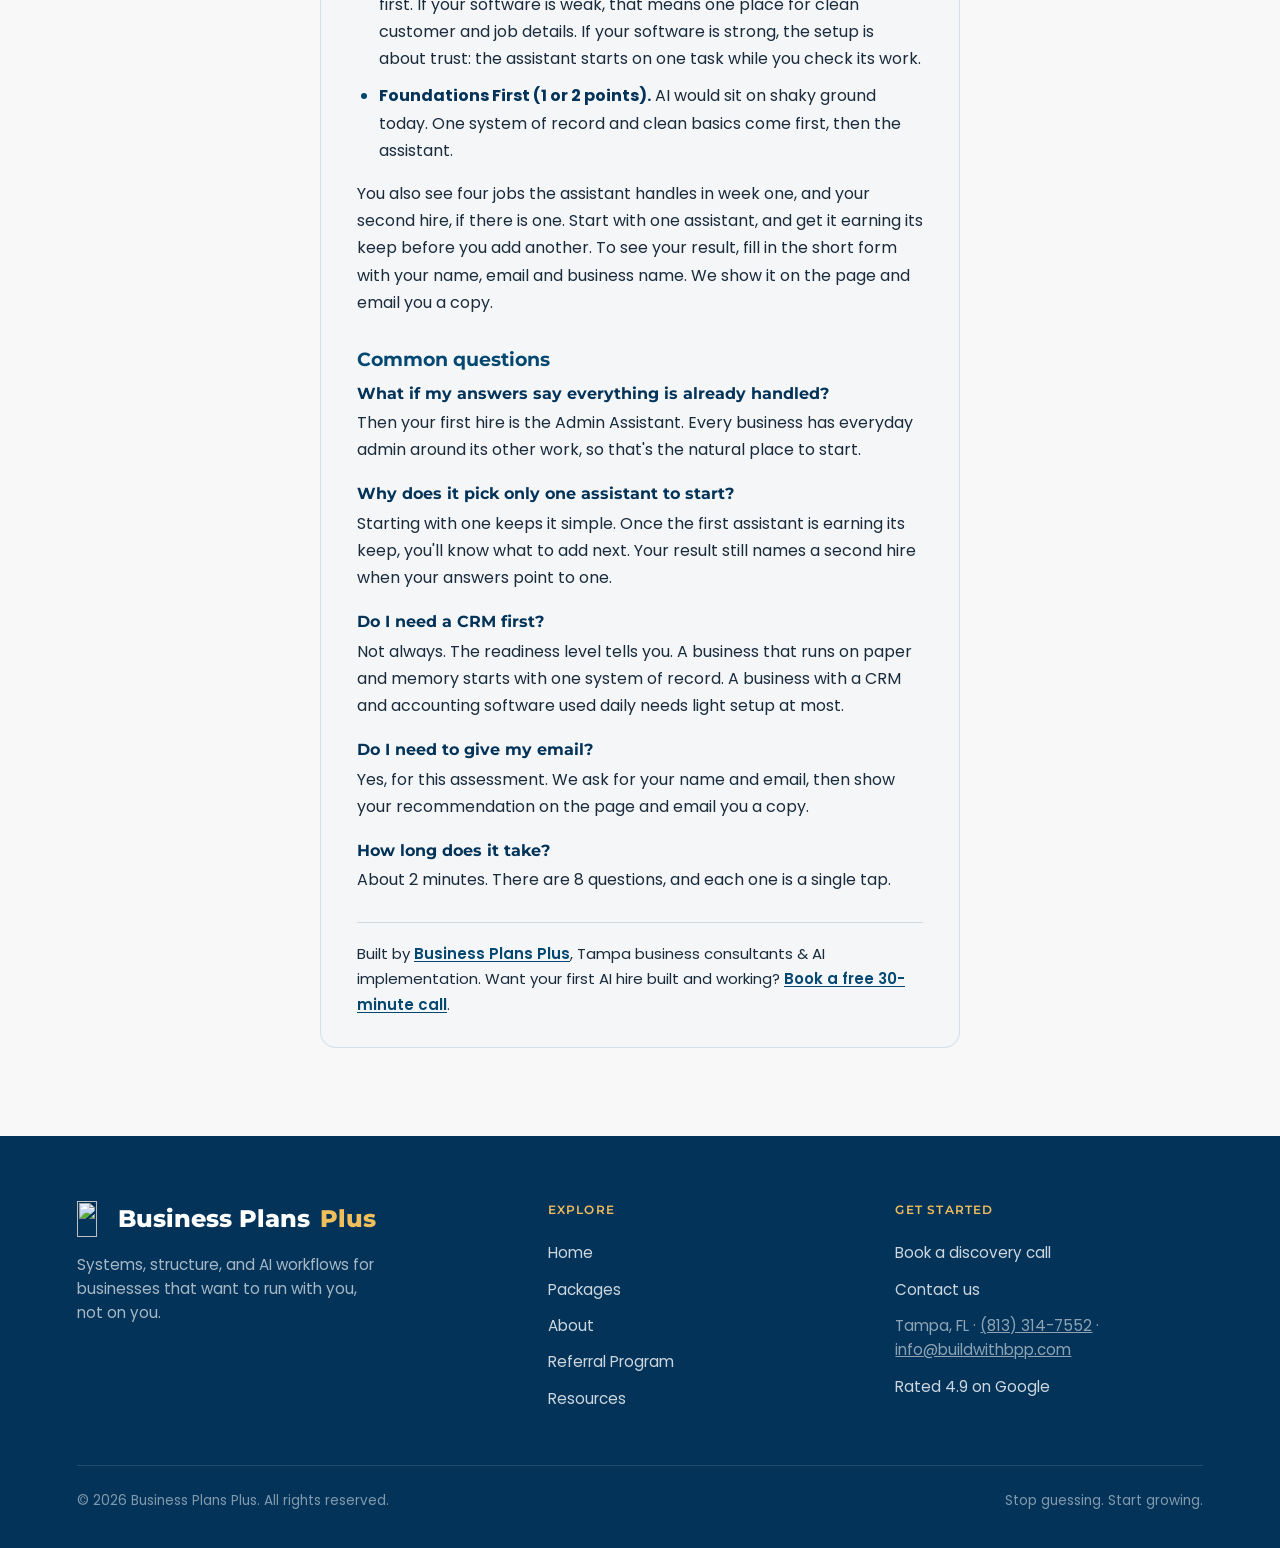
==== commit 5c9f5a7a: "feat(seo): crawlable explainers, share tags and sitemap for every tool Each tool page gets a static " ====
--- a/ai-readiness/index.html
+++ b/ai-readiness/index.html
@@ -8,6 +8,52 @@
 <meta property="og:description" content="Answer 8 questions and find out which AI assistant would give you back the most hours, plus whether your business is ready for it. Free, 2 minutes.">
 <meta property="og:type" content="website">
 <meta name="description" content="Free 2-minute AI Employee Readiness Assessment for business owners. Find out which AI assistant fits your business first: follow-up, admin, proposals, content, or numbers.">
+<!-- seo:begin (generated by scripts/build-seo.py from BASE_URL; edit the script, not this block) -->
+<link rel="canonical" href="https://buildwithbpp.github.io/bpp-free-tools/ai-readiness/">
+<meta property="og:url" content="https://buildwithbpp.github.io/bpp-free-tools/ai-readiness/">
+<meta property="og:site_name" content="Business Plans Plus">
+<meta property="og:locale" content="en_US">
+<meta property="og:image" content="https://buildwithbpp.github.io/bpp-free-tools/assets/og/ai-readiness.png">
+<meta property="og:image:width" content="1200">
+<meta property="og:image:height" content="627">
+<meta property="og:image:alt" content="AI Employee Readiness Assessment by Business Plans Plus, Tampa">
+<meta name="twitter:card" content="summary_large_image">
+<script type="application/ld+json">
+{
+  "@context": "https://schema.org",
+  "@type": "WebApplication",
+  "name": "AI Employee Readiness Assessment",
+  "headline": "Which AI employee should your business hire first?",
+  "description": "Free 2-minute AI Employee Readiness Assessment for business owners. Find out which AI assistant fits your business first: follow-up, admin, proposals, content, or numbers.",
+  "url": "https://buildwithbpp.github.io/bpp-free-tools/ai-readiness/",
+  "image": "https://buildwithbpp.github.io/bpp-free-tools/assets/og/ai-readiness.png",
+  "inLanguage": "en-US",
+  "isAccessibleForFree": true,
+  "publisher": {
+    "@type": "Organization",
+    "name": "Business Plans Plus",
+    "url": "https://www.buildwithbpp.com",
+    "description": "Tampa business consultants & AI implementation",
+    "telephone": "+1-813-314-7552",
+    "email": "info@buildwithbpp.com",
+    "address": {
+      "@type": "PostalAddress",
+      "addressLocality": "Tampa",
+      "addressRegion": "FL",
+      "addressCountry": "US"
+    }
+  },
+  "applicationCategory": "BusinessApplication",
+  "operatingSystem": "Any",
+  "browserRequirements": "Requires JavaScript",
+  "offers": {
+    "@type": "Offer",
+    "price": "0",
+    "priceCurrency": "USD"
+  }
+}
+</script>
+<!-- seo:end -->
 <link rel="preconnect" href="https://fonts.googleapis.com">
 <link href="https://fonts.googleapis.com/css2?family=Montserrat:wght@600;700;800&family=Poppins:wght@400;500;600&display=swap" rel="stylesheet">
 <style>
@@ -165,6 +211,69 @@
 
     </div>
   </div>
+
+  <!-- Static explainer: plain HTML so crawlers and AI tools can read it without JavaScript -->
+  <section class="explainer" id="how-it-works" aria-labelledby="ex-title">
+    <h2 id="ex-title">How the AI Employee Readiness Assessment works</h2>
+    <p>This assessment answers two questions. Which AI assistant should your business start with? And is your business ready for it? It asks 8 questions about where your time goes and what systems you already have. It takes about 2 minutes.</p>
+    <p>An “AI employee” here means an AI assistant set up to own one kind of repeat work. The assessment picks from five:</p>
+    <ul>
+      <li><strong>The Follow-Up Assistant</strong> works your leads and open quotes every day.</li>
+      <li><strong>The Admin Assistant</strong> handles scheduling, reminders, routine emails and chasing paperwork.</li>
+      <li><strong>The Proposal Writer</strong> turns your notes into a branded, priced proposal draft.</li>
+      <li><strong>The Content Assistant</strong> keeps you visible online, in your voice.</li>
+      <li><strong>The Numbers Copilot</strong> keeps the books current and explains them in plain English.</li>
+    </ul>
+
+    <h3>The 8 questions</h3>
+    <ol class="ex-questions">
+      <li>Where does most of your week actually disappear? <span class="ex-scale">Pick one: scheduling, emails and repetitive admin; chasing leads and following up on quotes; writing quotes, proposals and estimates; marketing; or bookkeeping, invoices and money questions.</span></li>
+      <li>What happens to a new lead who contacts you today? <span class="ex-scale">From “Honestly, leads sit for days” to “Instant response, tracked to close.”</span></li>
+      <li>How do quotes and proposals get made? <span class="ex-scale">From “From scratch every time, hours each” to “We rarely need written proposals.”</span></li>
+      <li>How visible is your business online in a typical month? <span class="ex-scale">From “Almost never, no time to create” to “We post consistently and it brings leads.”</span></li>
+      <li>When did you last see a clear monthly picture of your numbers? <span class="ex-scale">From “I check the bank balance, that's it” to “Every month, current and clear.”</span></li>
+      <li>What runs the business today, software-wise? <span class="ex-scale">From “Paper, texts, and memory” to “CRM + accounting software, used daily.”</span></li>
+      <li>How much have you personally used AI tools (ChatGPT, Claude, etc.)? <span class="ex-scale">From “Skeptical, need to see proof” to “Weekly, already part of how I work.”</span></li>
+      <li>If an assistant handed you back 5 hours a week, where would you want them taken from? <span class="ex-scale">Pick one of the same five areas as question 1.</span></li>
+    </ol>
+
+    <h3>How your recommendation is calculated</h3>
+    <p>Each answer adds points to one or more of the five assistants:</p>
+    <ul>
+      <li><strong>Question 1</strong> adds 3 points to the assistant that matches your biggest time sink.</li>
+      <li><strong>Questions 2 to 5</strong> each look at one area: leads, proposals, being visible online, and your numbers. The worse the problem, the more points that assistant gets, up to 4. If you say an area is already handled or not needed, that assistant is ruled out.</li>
+      <li><strong>Question 6</strong> adds 1 point to the Admin Assistant if the business runs on paper, texts and memory.</li>
+      <li><strong>Question 8</strong> adds 2 points to the assistant you said you want.</li>
+    </ul>
+    <p>The assistant with the most points is your first hire. If two are tied, the one you picked in question 8 wins. Next comes the one from question 1. After that, a fixed order: Follow-Up, Admin, Proposal, Content, Numbers. The Admin Assistant is never ruled out, so you always get a result. Your second hire is the next assistant in line, but only if your answers gave it points.</p>
+    <p><strong>Readiness</strong> comes from questions 6 and 7 only.</p>
+    <p class="ex-formula"><strong>Software</strong> (0 to 3): paper and memory 0, spreadsheets 1, accounting software plus spreadsheets 2, CRM plus accounting software used daily 3<br><strong>AI comfort</strong> (1 to 3): skeptical or curious 1, tried a few times 2, weekly use 3<br><strong>Readiness</strong> = software + AI comfort, out of 6</p>
+
+    <h3>How to read your result</h3>
+    <p>Your result names your first AI hire and shows one of three readiness levels:</p>
+    <ul>
+      <li><strong>Ready Now (5 or 6 points).</strong> Your systems and comfort level mean the assistant could be working inside your business within weeks.</li>
+      <li><strong>Ready With Light Setup (3 or 4 points).</strong> Some groundwork comes first. If your software is weak, that means one place for clean customer and job details. If your software is strong, the setup is about trust: the assistant starts on one task while you check its work.</li>
+      <li><strong>Foundations First (1 or 2 points).</strong> AI would sit on shaky ground today. One system of record and clean basics come first, then the assistant.</li>
+    </ul>
+    <p>You also see four jobs the assistant handles in week one, and your second hire, if there is one. Start with one assistant, and get it earning its keep before you add another. To see your result, fill in the short form with your name, email and business name. We show it on the page and email you a copy.</p>
+
+    <h3>Common questions</h3>
+    <div class="ex-faq">
+      <h4>What if my answers say everything is already handled?</h4>
+      <p>Then your first hire is the Admin Assistant. Every business has everyday admin around its other work, so that's the natural place to start.</p>
+      <h4>Why does it pick only one assistant to start?</h4>
+      <p>Starting with one keeps it simple. Once the first assistant is earning its keep, you'll know what to add next. Your result still names a second hire when your answers point to one.</p>
+      <h4>Do I need a CRM first?</h4>
+      <p>Not always. The readiness level tells you. A business that runs on paper and memory starts with one system of record. A business with a CRM and accounting software used daily needs light setup at most.</p>
+      <h4>Do I need to give my email?</h4>
+      <p>Yes, for this assessment. We ask for your name and email, then show your recommendation on the page and email you a copy.</p>
+      <h4>How long does it take?</h4>
+      <p>About 2 minutes. There are 8 questions, and each one is a single tap.</p>
+    </div>
+
+    <p class="ex-credit">Built by <a href="https://www.buildwithbpp.com">Business Plans Plus</a>, Tampa business consultants &amp; AI implementation. Want your first AI hire built and working? <a href="https://www.buildwithbpp.com/booking">Book a free 30-minute call</a>.</p>
+  </section>
 </div>
 
 <script>
@@ -380,7 +489,8 @@
       { name: "lm_magnet_name", value: "AI Employee Readiness Assessment" },
       { name: "lm_result_summary", value: buildSummary() },
       ...emailFields(),
-      ...optinField("fOptin")
+      ...optinField("fOptin"),
+      ...(window.bppRefFields ? window.bppRefFields() : [])
     ],
     context: hsContext("AI Employee Readiness Assessment")
   };
@@ -487,6 +597,8 @@
   return c;
 }
 </script>
+<script src="../assets/partners.js"></script>
+<script src="../assets/ref.js"></script>
 <script src="../assets/site-chrome.js"></script>
 <!-- HubSpot tracking: page views + ties form submissions to the visitor -->
 <script type="text/javascript" id="hs-script-loader" async defer src="//js-na2.hs-scripts.com/242172275.js"></script>
--- a/assets/site-chrome.css
+++ b/assets/site-chrome.css
@@ -45,3 +45,28 @@
 @media (max-width: 760px) { body[data-sticky-total] .bpp-footer { padding-bottom: 120px; } }
 @media (prefers-reduced-motion: reduce) { .bpp-bar-link::after { transition: none; } }
 .brand-foot { display: none; } /* the site footer now carries the brand line */
+
+/* Partner ref line ("Shared by <name>"), added by assets/ref.js for codes in assets/partners.js */
+.bpp-ref { margin: 0 0 12px; font-family: Poppins, sans-serif; font-size: 14px; line-height: 1.4; color: #1A2B3C; }
+.bpp-ref strong { color: #044771; font-weight: 600; }
+
+/* Static explainer under each tool: plain HTML, readable with JavaScript off.
+   Palette only: navy #044771, navy-dark #033359, gold #F1BE5C (decorative only),
+   text #1A2B3C, bg #F4F6F8. Muted #64748B is ~4.4:1 on #F4F6F8, under AA, so it is not used for text. */
+.explainer { max-width: 720px; margin: 40px auto 0; padding: 36px 36px 30px; background: #F4F6F8; border: 1px solid rgba(4, 71, 113, 0.12); border-radius: 16px; color: #1A2B3C; font-family: Poppins, -apple-system, 'Segoe UI', sans-serif; font-size: 16px; line-height: 1.7; overflow-wrap: break-word; }
+.explainer h2 { font-family: Montserrat, sans-serif; font-size: clamp(22px, 4vw, 28px); font-weight: 800; line-height: 1.25; color: #033359; margin: 0 0 16px; }
+.explainer h2::after { content: ""; display: block; width: 56px; height: 4px; margin-top: 12px; border-radius: 2px; background: #F1BE5C; }
+.explainer h3 { font-family: Montserrat, sans-serif; font-size: 19px; font-weight: 700; line-height: 1.3; color: #044771; margin: 32px 0 10px; }
+.explainer h4 { font-family: Montserrat, sans-serif; font-size: 16px; font-weight: 700; line-height: 1.4; color: #033359; margin: 20px 0 4px; }
+.explainer p { margin: 0 0 14px; }
+.explainer ul, .explainer ol { margin: 0 0 16px; padding-left: 22px; }
+.explainer li { margin-bottom: 10px; }
+.explainer li::marker { color: #044771; font-weight: 700; }
+.explainer strong { color: #033359; }
+.explainer a { color: #044771; font-weight: 600; text-decoration: underline; text-underline-offset: 2px; }
+.explainer .ex-tag { display: inline-block; margin-right: 6px; padding: 1px 9px; border-radius: 999px; background: rgba(4, 71, 113, 0.09); color: #044771; font-family: Montserrat, sans-serif; font-size: 11px; font-weight: 700; letter-spacing: 0.06em; text-transform: uppercase; vertical-align: 1px; }
+.explainer .ex-scale { display: block; font-size: 15px; }
+.explainer .ex-formula { padding: 14px 18px; border-left: 4px solid #F1BE5C; border-radius: 0 10px 10px 0; background: rgba(4, 71, 113, 0.05); }
+.explainer .ex-faq h4:first-child { margin-top: 4px; }
+.explainer .ex-credit { margin: 28px 0 0; padding-top: 18px; border-top: 1px solid rgba(4, 71, 113, 0.15); font-size: 15px; }
+@media (max-width: 600px) { .explainer { margin-top: 28px; padding: 26px 18px 22px; font-size: 16px; } .explainer h3 { font-size: 18px; } }
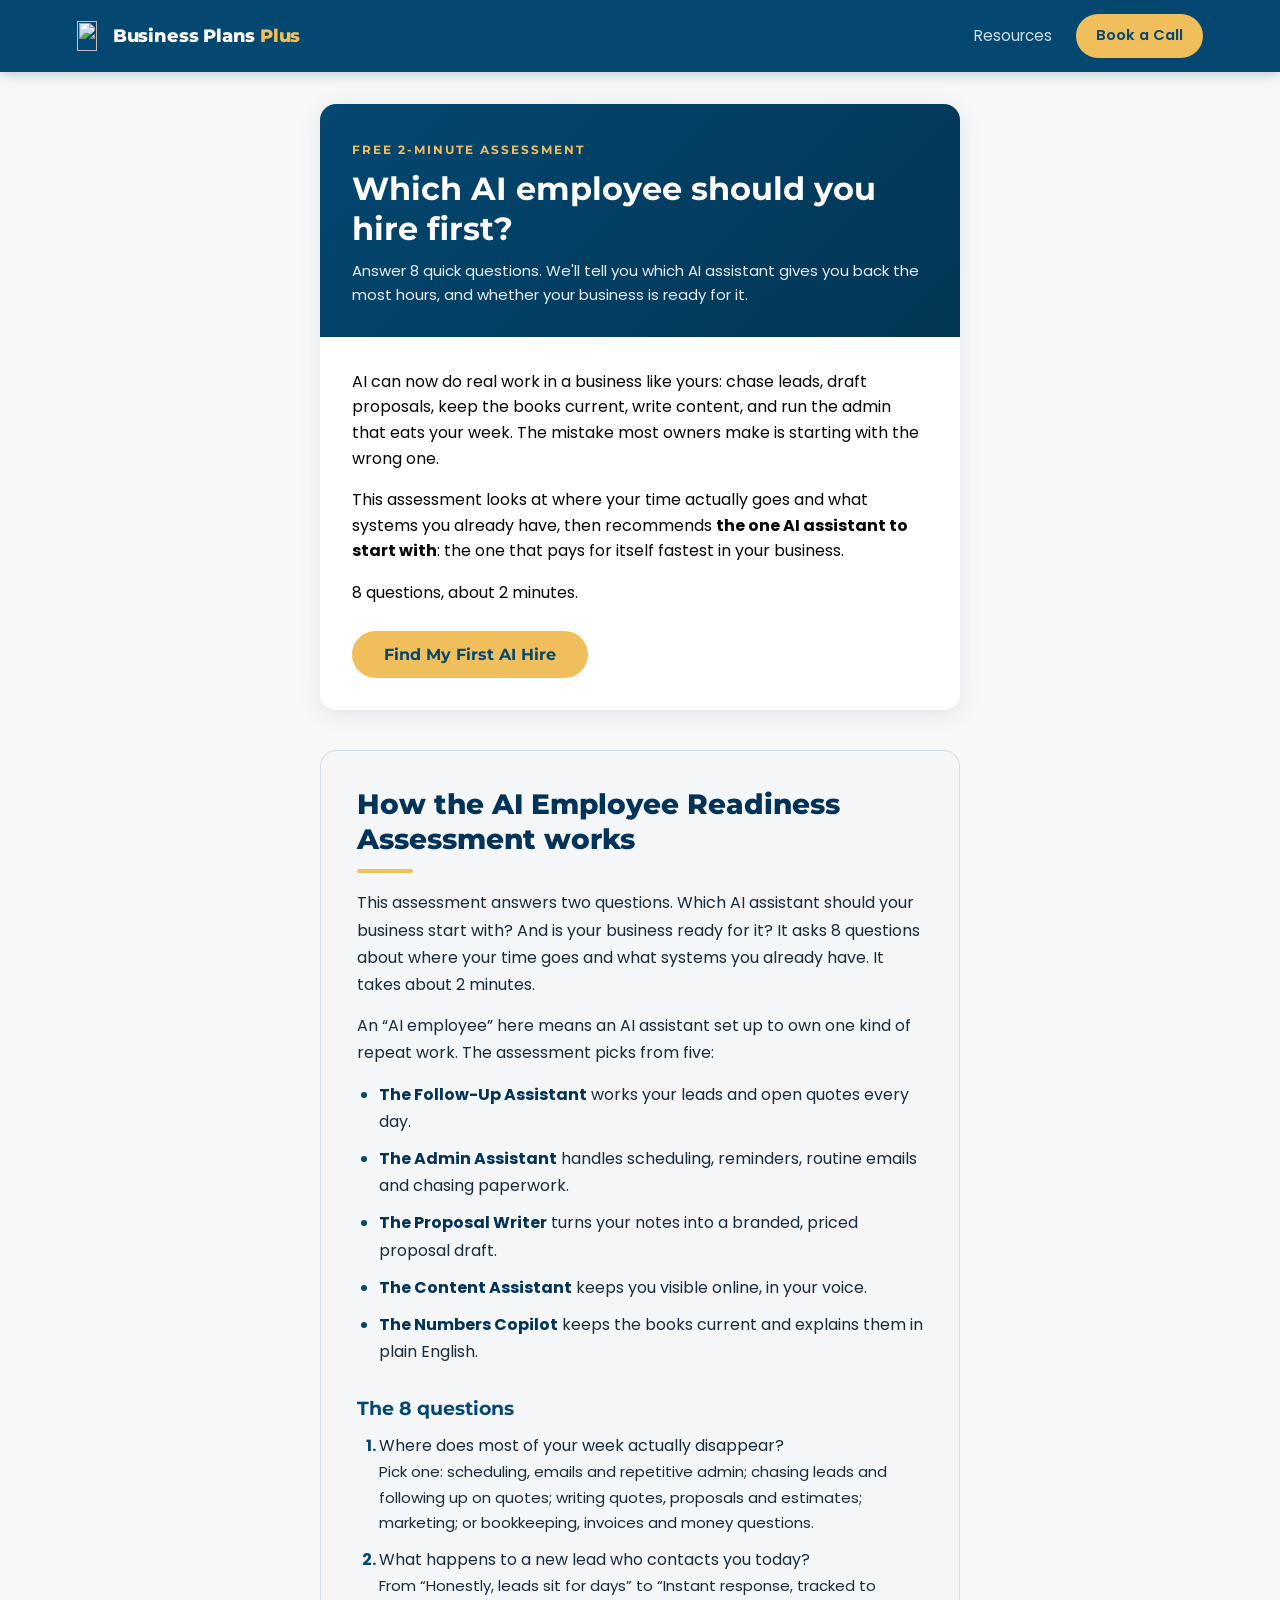
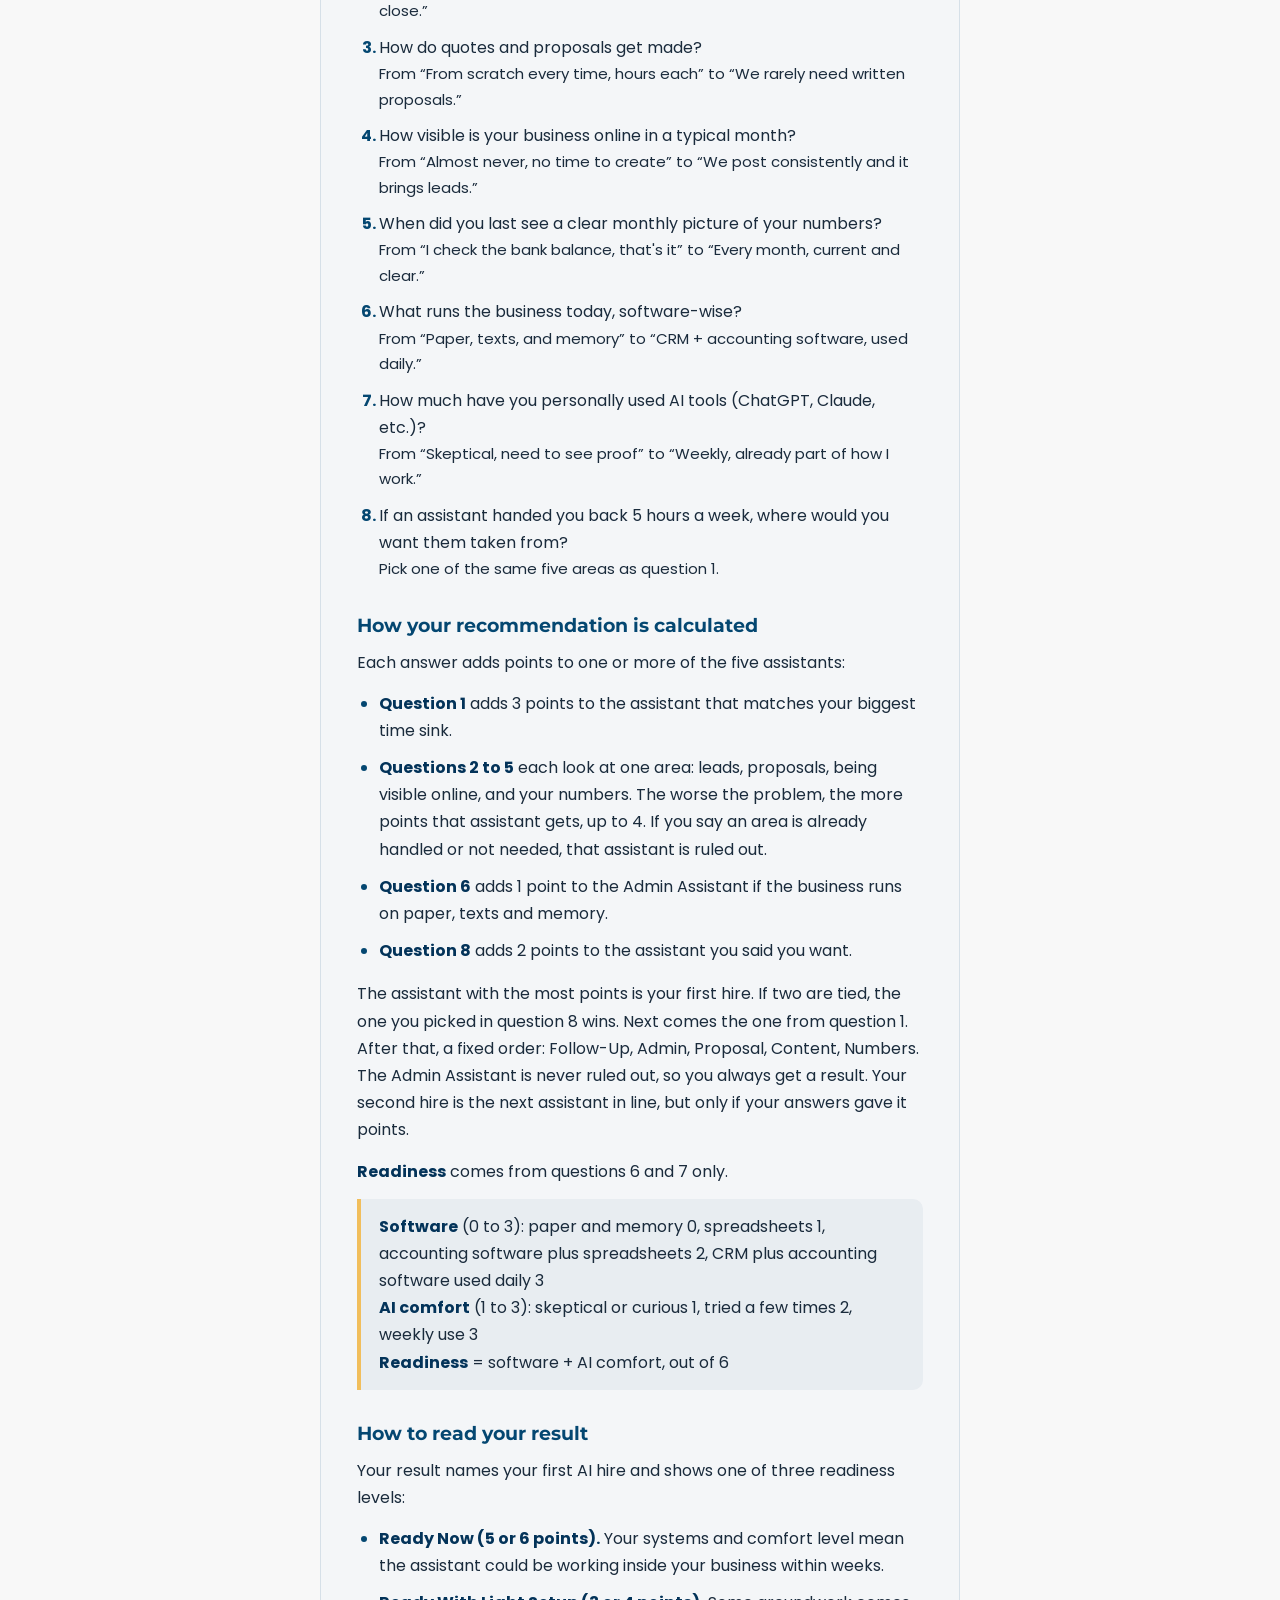
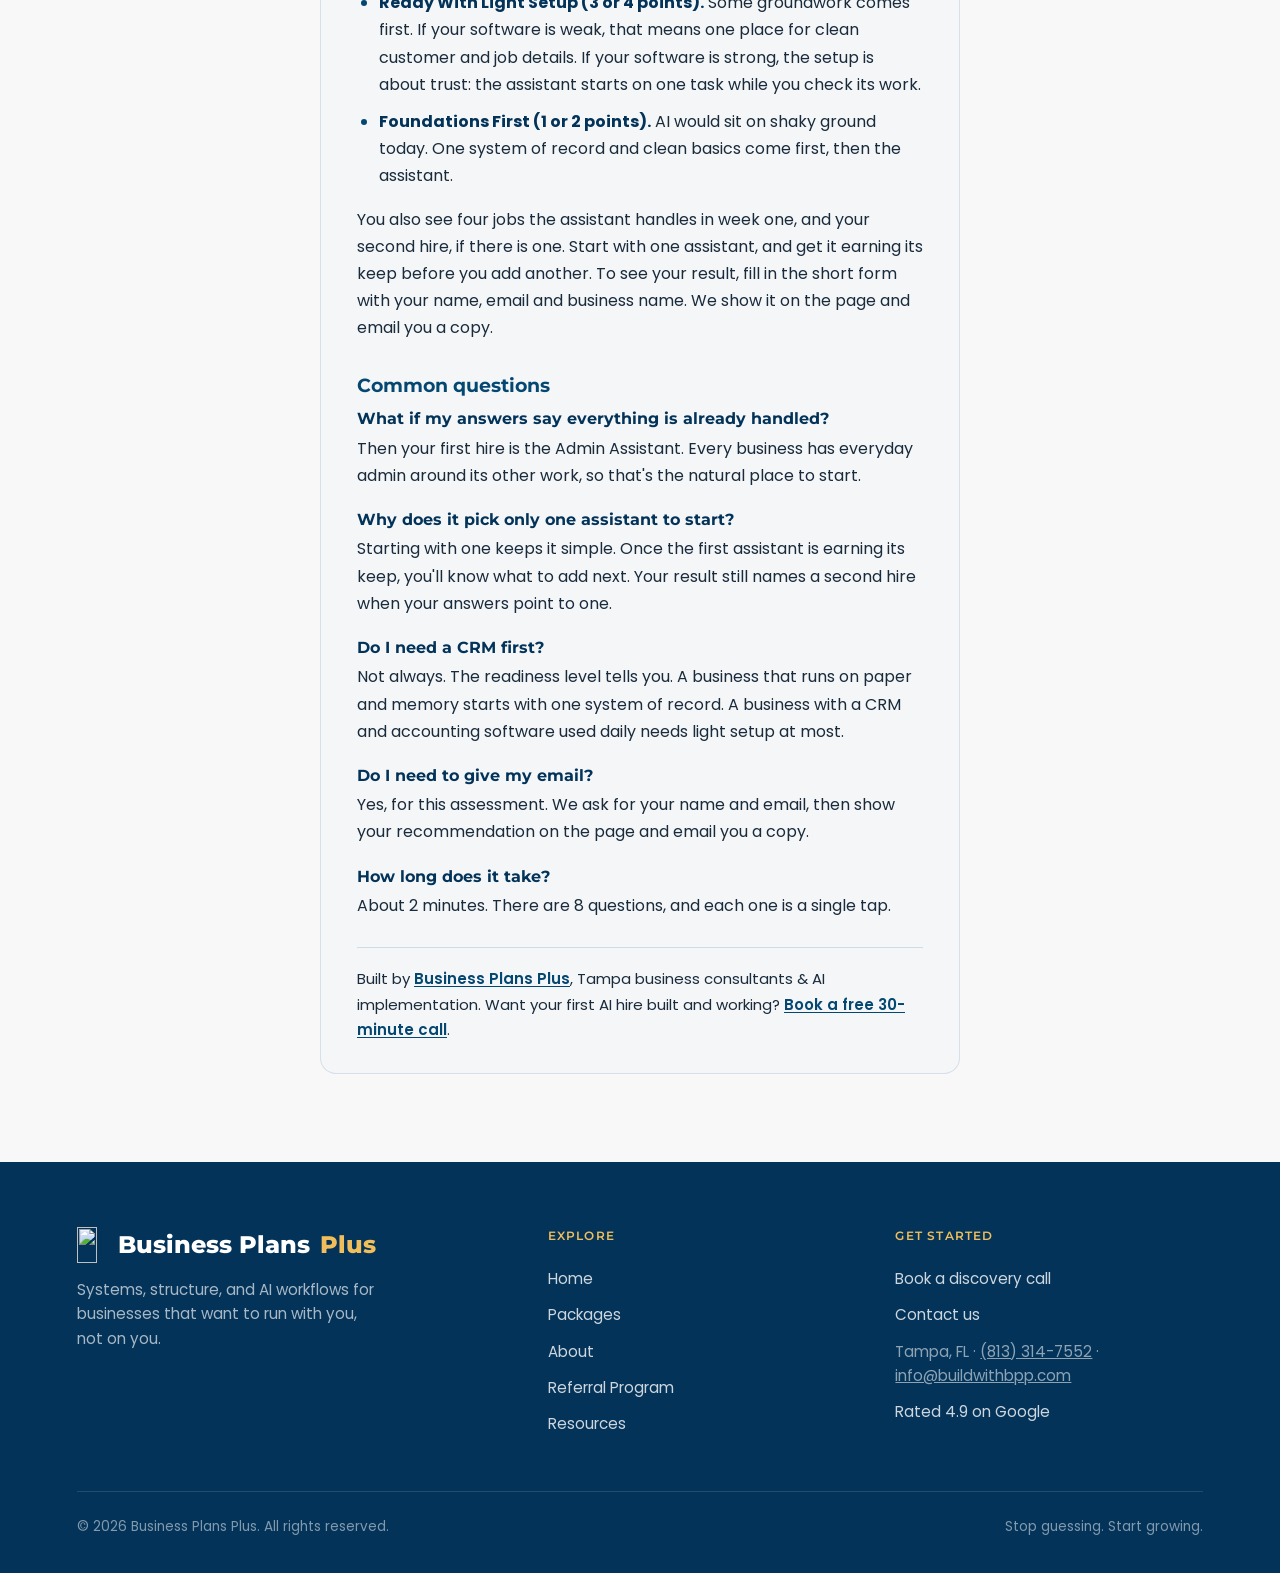
==== commit e72cf882: "fix(ai-readiness): drop "small business" from the intro per BPP positioning Co-Authored-By: Claude O" ====
--- a/ai-readiness/index.html
+++ b/ai-readiness/index.html
@@ -136,7 +136,7 @@
 
       <!-- INTRO -->
       <div id="viewIntro">
-        <p style="margin-bottom:16px;">AI can now do real work in a small business: chase leads, draft proposals, keep the books current, write content, and run the admin that eats your week. The mistake most owners make is starting with the wrong one.</p>
+        <p style="margin-bottom:16px;">AI can now do real work in a business like yours: chase leads, draft proposals, keep the books current, write content, and run the admin that eats your week. The mistake most owners make is starting with the wrong one.</p>
         <p style="margin-bottom:16px;">This assessment looks at where your time actually goes and what systems you already have, then recommends <strong>the one AI assistant to start with</strong>: the one that pays for itself fastest in your business.</p>
         <p style="margin-bottom:26px;">8 questions, about 2 minutes.</p>
         <button class="btn btn-gold" onclick="startQuiz()">Find My First AI Hire</button>
